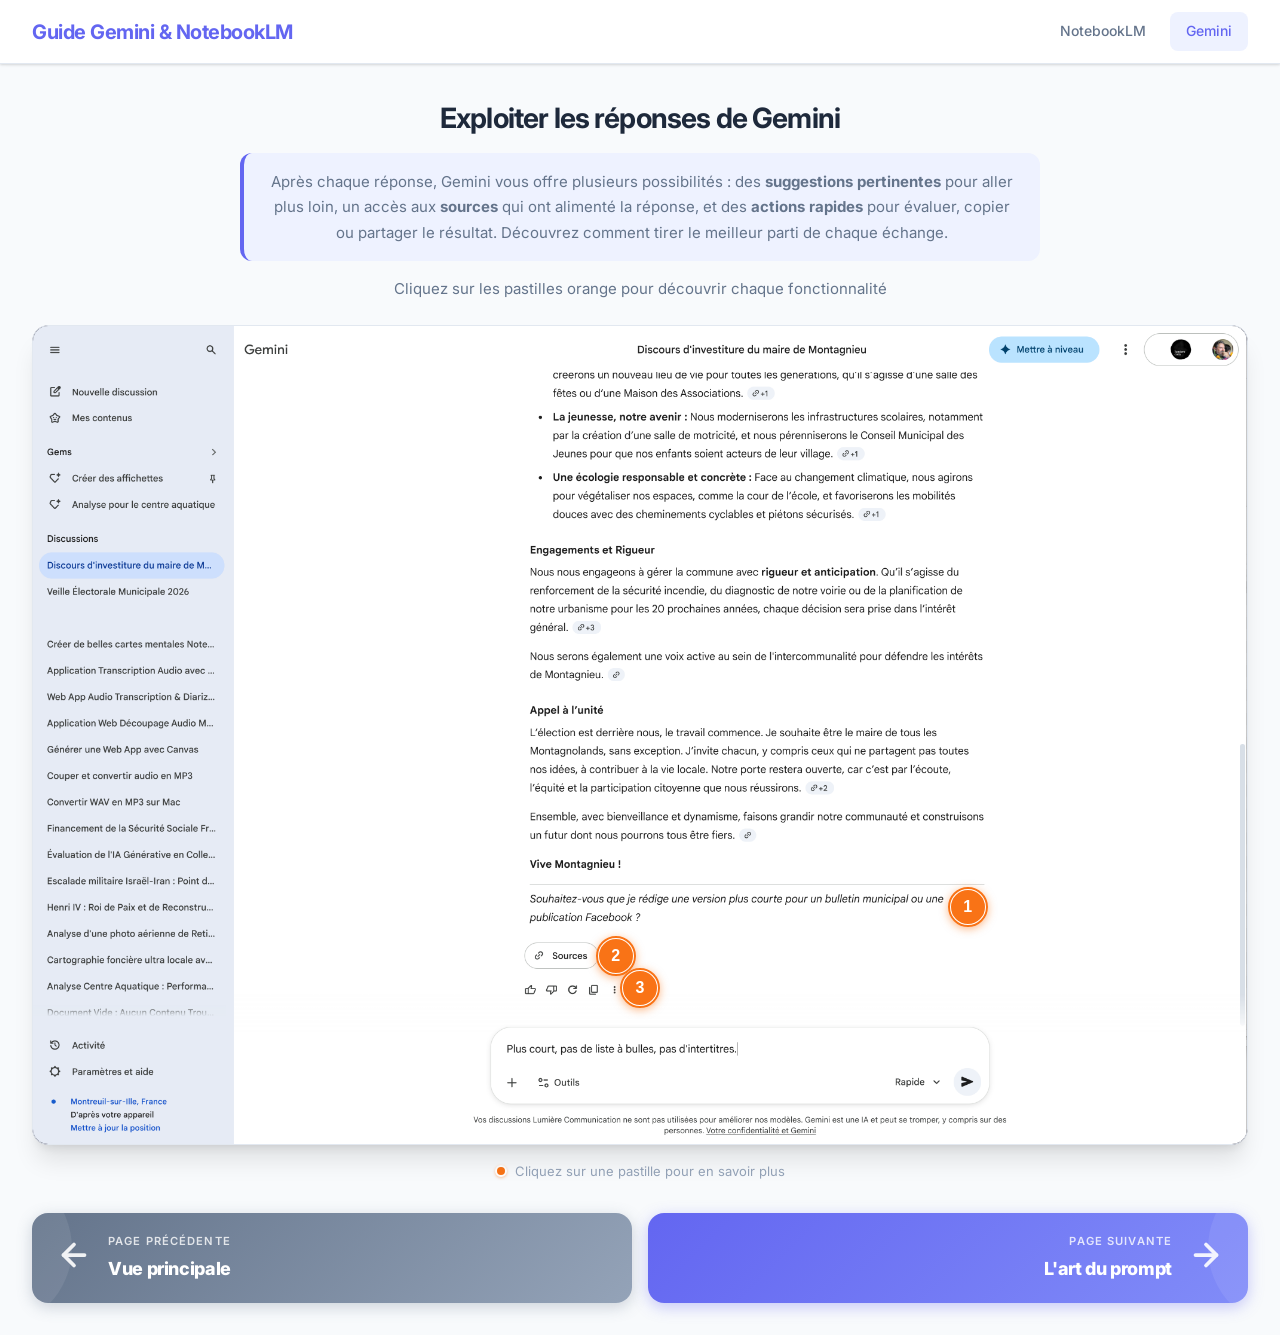
==== gemini-page2.html @ ea501457 "Ajout page Gemini 2 : Exploiter les réponses Nouvelle page avec 3 pastilles annotées : - Suggestions" ====
<!DOCTYPE html>
<html lang="fr">
<head>
  <meta charset="UTF-8">
  <meta name="viewport" content="width=device-width, initial-scale=1.0">
  <title>Gemini - Exploiter les réponses</title>
  <link rel="preconnect" href="https://fonts.googleapis.com">
  <link rel="preconnect" href="https://fonts.gstatic.com" crossorigin>
  <link href="https://fonts.googleapis.com/css2?family=Inter:wght@400;500;600;700;800&display=swap" rel="stylesheet">
  <link rel="stylesheet" href="style.css">
</head>
<body>

  <nav class="navbar">
    <a href="index.html" class="nav-brand">Guide Gemini & NotebookLM</a>
    <div class="nav-links">
      <a href="notebooklm.html">NotebookLM</a>
      <a href="gemini.html" class="active">Gemini</a>
    </div>
  </nav>

  <main class="guide-page">
    <div class="guide-header">
      <h1>Exploiter les réponses de Gemini</h1>
      <div class="guide-intro">
        <p>Après chaque réponse, Gemini vous offre plusieurs possibilités : des <strong>suggestions pertinentes</strong> pour aller plus loin, un accès aux <strong>sources</strong> qui ont alimenté la réponse, et des <strong>actions rapides</strong> pour évaluer, copier ou partager le résultat. Découvrez comment tirer le meilleur parti de chaque échange.</p>
      </div>
      <p class="guide-subtitle">Cliquez sur les pastilles orange pour découvrir chaque fonctionnalité</p>
    </div>

    <div class="screenshot-container" id="screenshotContainer">
      <img
        src="images/gemini-actions.png"
        alt="Actions disponibles après une réponse de Gemini"
        class="screenshot-img"
        id="screenshotImg"
      >

      <!-- Zone highlights -->
      <div class="zone-highlight" id="zone-1" style="left: 40%; top: 68%; width: 36%; height: 7%;"></div>
      <div class="zone-highlight" id="zone-2" style="left: 41%; top: 74.5%; width: 6%; height: 4.5%;"></div>
      <div class="zone-highlight" id="zone-3" style="left: 40%; top: 79.5%; width: 9%; height: 3%;"></div>

      <!-- Hotspot 1 : Suggestions de l'IA -->
      <button
        class="hotspot"
        data-hotspot="1"
        data-tooltip="Suggestions de l'IA"
        data-zone="zone-1"
        style="left: 77%; top: 71%;"
        aria-label="Annotation 1 : Suggestions de l'IA"
      >
        <span class="hotspot-number">1</span>
        <span class="hotspot-pulse"></span>
      </button>

      <!-- Hotspot 2 : Bouton Sources -->
      <button
        class="hotspot"
        data-hotspot="2"
        data-tooltip="Bouton Sources"
        data-zone="zone-2"
        style="left: 48%; top: 77%;"
        aria-label="Annotation 2 : Bouton Sources"
      >
        <span class="hotspot-number">2</span>
        <span class="hotspot-pulse"></span>
      </button>

      <!-- Hotspot 3 : Actions sur la réponse -->
      <button
        class="hotspot"
        data-hotspot="3"
        data-tooltip="Actions sur la réponse"
        data-zone="zone-3"
        style="left: 50%; top: 81%;"
        aria-label="Annotation 3 : Actions sur la réponse"
      >
        <span class="hotspot-number">3</span>
        <span class="hotspot-pulse"></span>
      </button>

    </div>

    <div class="legend">
      <span class="legend-dot"></span>
      Cliquez sur une pastille pour en savoir plus
    </div>

    <div class="nav-dual">
      <a href="gemini.html" class="nav-banner nav-banner-prev">
        <div class="nav-banner-arrow">
          <svg width="36" height="36" viewBox="0 0 24 24" fill="none" stroke="currentColor" stroke-width="2.5" stroke-linecap="round" stroke-linejoin="round">
            <path d="M19 12H5"></path>
            <path d="M12 19l-7-7 7-7"></path>
          </svg>
        </div>
        <div class="nav-banner-content">
          <span class="nav-banner-label">Page précédente</span>
          <span class="nav-banner-title">Vue principale</span>
        </div>
      </a>
      <a href="gemini-page3.html" class="nav-banner nav-banner-next">
        <div class="nav-banner-content" style="text-align: right;">
          <span class="nav-banner-label">Page suivante</span>
          <span class="nav-banner-title">L'art du prompt</span>
        </div>
        <div class="nav-banner-arrow">
          <svg width="36" height="36" viewBox="0 0 24 24" fill="none" stroke="currentColor" stroke-width="2.5" stroke-linecap="round" stroke-linejoin="round">
            <path d="M5 12h14"></path>
            <path d="M12 5l7 7-7 7"></path>
          </svg>
        </div>
      </a>
    </div>
  </main>

  <!-- Modal -->
  <div class="modal-overlay" id="modalOverlay">
    <div class="modal" id="modal">
      <div class="modal-inner">
        <button class="modal-close" id="modalClose" aria-label="Fermer">&times;</button>
        <div class="modal-header">
          <span class="modal-badge" id="modalBadge">1</span>
          <h2 class="modal-title" id="modalTitle"></h2>
        </div>
        <div class="modal-body" id="modalBody"></div>
      </div>
      <div class="modal-footer" id="modalFooter"></div>
    </div>
  </div>

  <!-- Contenu des annotations -->
  <script>
    const pageContent = {
      1: {
        title: "Suggestions de l'IA",
        body: `
          <p>Après chaque réponse, Gemini peut vous proposer des <strong>suggestions de suivi</strong>. Ce sont des pistes que l'IA identifie comme potentiellement utiles en fonction de votre conversation.</p>

          <h3>Pourquoi c'est précieux</h3>
          <ul>
            <li><strong>Des idées auxquelles vous n'auriez pas pensé</strong> : ici, Gemini propose de rédiger une version plus courte pour le bulletin municipal ou une publication Facebook. Ce sont des prolongements concrets et utiles de votre demande initiale</li>
            <li><strong>Un gain de temps</strong> : au lieu de reformuler vous-même, cliquez simplement sur la suggestion pour que Gemini enchaîne directement</li>
            <li><strong>Une exploration guidée</strong> : les suggestions vous aident à explorer différents angles ou formats que vous n'aviez pas envisagés</li>
          </ul>

          <h3>Comment les utiliser</h3>
          <ul>
            <li><strong>Cliquez sur la suggestion</strong> pour que Gemini la traite immédiatement</li>
            <li>Vous pouvez aussi <strong>reformuler la suggestion</strong> dans la barre de prompt pour l'adapter à vos besoins</li>
            <li>Les suggestions varient selon le contexte : elles peuvent proposer des résumés, des traductions, des reformulations, des analyses complémentaires...</li>
          </ul>

          <div class="highlight-box">
            <strong>Astuce :</strong> n'hésitez pas à explorer les suggestions, même si elles ne correspondent pas exactement à ce que vous cherchez. Elles peuvent ouvrir des pistes intéressantes et enrichir votre réflexion.
          </div>
        `,
        footer: ''
      },
      2: {
        title: "Bouton Sources",
        body: `
          <p>Le bouton <strong>« Sources »</strong> vous permet d'accéder aux <strong>références</strong> que Gemini a utilisées pour construire sa réponse.</p>

          <h3>Ce que vous y trouverez</h3>
          <ul>
            <li><strong>Des liens vers des sites web</strong> : articles, pages officielles, ressources en ligne que Gemini a consultés pour élaborer sa réponse</li>
            <li><strong>Des extraits contextuels</strong> : pour chaque source, un court aperçu vous permet de juger rapidement de sa pertinence</li>
            <li><strong>La traçabilité</strong> : vous pouvez vérifier les informations fournies en consultant directement les sources originales</li>
          </ul>

          <h3>Pourquoi consulter les sources ?</h3>
          <ul>
            <li><strong>Vérifier l'information</strong> : Gemini s'appuie sur ses connaissances générales, il est toujours bon de recouper avec les sources</li>
            <li><strong>Approfondir un sujet</strong> : les sources vous donnent accès à des contenus plus détaillés que la réponse synthétique de Gemini</li>
            <li><strong>Citer vos références</strong> : si vous réutilisez la réponse dans un document officiel, vous pouvez mentionner les sources consultées</li>
          </ul>

          <div class="highlight-box">
            <strong>Bon à savoir :</strong> les sources ne sont pas toujours disponibles pour chaque réponse. Quand elles le sont, le bouton « Sources » apparaît sous la réponse avec le nombre de références trouvées.
          </div>
        `,
        footer: ''
      },
      3: {
        title: "Actions sur la réponse",
        body: `
          <p>Sous chaque réponse de Gemini, une série de <strong>boutons d'action</strong> vous permet d'interagir avec le contenu généré.</p>

          <h3>Les actions disponibles</h3>
          <ul>
            <li><strong>👍 Pouce haut</strong> : signalez que la réponse est utile et pertinente. Cela aide Gemini à s'améliorer</li>
            <li><strong>👎 Pouce bas</strong> : indiquez que la réponse n'est pas satisfaisante. Vous pouvez préciser pourquoi (inexacte, incomplète, hors sujet...)</li>
            <li><strong>Copier</strong> : copiez l'intégralité de la réponse dans votre presse-papiers pour la coller dans un document, un mail ou un autre outil</li>
            <li><strong>Partager</strong> : partagez la réponse ou l'ensemble de la conversation avec un collègue</li>
            <li><strong>Régénérer</strong> : demandez à Gemini de produire une nouvelle version de la réponse si la première ne vous convient pas</li>
          </ul>

          <h3>Les évaluations comptent</h3>
          <p>Prendre quelques secondes pour évaluer les réponses (pouce haut ou bas) permet à Google d'améliorer Gemini. C'est un geste simple qui contribue à rendre l'outil plus performant pour tout le monde.</p>

          <div class="highlight-box">
            <strong>Astuce :</strong> le bouton <strong>Copier</strong> est particulièrement utile au quotidien. Gemini formate ses réponses avec des titres, des listes et du texte en gras — et cette mise en forme est conservée quand vous collez dans Google Docs, Word ou un mail.
          </div>
        `,
        footer: ''
      }
    };
  </script>
  <script src="script.js"></script>

</body>
</html>
---- style.css ----
/* ===========================
   MeetFusion - Guide Interactif
   =========================== */

/* --- Variables & Base --- */
:root {
  --primary: #6366F1;
  --primary-hover: #4F46E5;
  --primary-light: #EEF2FF;
  --accent: #F97316;
  --accent-hover: #EA580C;
  --accent-light: #FFF7ED;
  --bg: #F8FAFC;
  --bg-card: #FFFFFF;
  --text: #1E293B;
  --text-secondary: #64748B;
  --text-light: #94A3B8;
  --border: #E2E8F0;
  --shadow: 0 1px 3px rgba(0,0,0,0.1), 0 1px 2px rgba(0,0,0,0.06);
  --shadow-md: 0 4px 6px -1px rgba(0,0,0,0.1), 0 2px 4px -2px rgba(0,0,0,0.1);
  --shadow-lg: 0 10px 15px -3px rgba(0,0,0,0.1), 0 4px 6px -4px rgba(0,0,0,0.1);
  --shadow-xl: 0 20px 25px -5px rgba(0,0,0,0.1), 0 8px 10px -6px rgba(0,0,0,0.1);
  --radius: 12px;
  --radius-sm: 8px;
  --radius-lg: 16px;
}

*, *::before, *::after {
  box-sizing: border-box;
  margin: 0;
  padding: 0;
}

html {
  scroll-behavior: smooth;
}

body {
  font-family: 'Inter', -apple-system, BlinkMacSystemFont, 'Segoe UI', Roboto, sans-serif;
  background: var(--bg);
  color: var(--text);
  line-height: 1.6;
  min-height: 100vh;
}

/* --- Navigation --- */
.navbar {
  background: var(--bg-card);
  border-bottom: 1px solid var(--border);
  padding: 0 2rem;
  height: 64px;
  display: flex;
  align-items: center;
  justify-content: space-between;
  position: sticky;
  top: 0;
  z-index: 100;
  box-shadow: var(--shadow);
}

.nav-brand {
  font-size: 1.25rem;
  font-weight: 700;
  color: var(--primary);
  text-decoration: none;
  letter-spacing: -0.025em;
}

.nav-links {
  display: flex;
  gap: 0.5rem;
}

.nav-links a {
  padding: 0.5rem 1rem;
  border-radius: var(--radius-sm);
  text-decoration: none;
  color: var(--text-secondary);
  font-size: 0.875rem;
  font-weight: 500;
  transition: all 0.2s;
}

.nav-links a:hover {
  color: var(--text);
  background: var(--bg);
}

.nav-links a.active {
  color: var(--primary);
  background: var(--primary-light);
}

.nav-links a.disabled {
  color: var(--text-light);
  cursor: not-allowed;
  opacity: 0.6;
}

.nav-links a.disabled:hover {
  background: none;
  color: var(--text-light);
}

/* --- Landing Page --- */
.landing {
  max-width: 900px;
  margin: 0 auto;
  padding: 4rem 2rem;
}

.hero {
  text-align: center;
  margin-bottom: 3rem;
}

.hero h1 {
  font-size: 2.5rem;
  font-weight: 800;
  letter-spacing: -0.04em;
  color: var(--text);
  margin-bottom: 0.75rem;
}

.hero p {
  font-size: 1.125rem;
  color: var(--text-secondary);
  max-width: 500px;
  margin: 0 auto;
}

.tools-grid {
  display: grid;
  grid-template-columns: repeat(auto-fit, minmax(280px, 1fr));
  gap: 1.5rem;
}

.tool-card {
  background: var(--bg-card);
  border: 1px solid var(--border);
  border-radius: var(--radius-lg);
  padding: 2rem;
  text-decoration: none;
  color: inherit;
  transition: all 0.3s;
  display: flex;
  flex-direction: column;
  gap: 1rem;
}

.tool-card:hover {
  border-color: var(--primary);
  box-shadow: var(--shadow-lg);
  transform: translateY(-2px);
}

.tool-card.disabled {
  opacity: 0.5;
  cursor: not-allowed;
}

.tool-card.disabled:hover {
  border-color: var(--border);
  box-shadow: none;
  transform: none;
}

.tool-icon {
  width: 56px;
  height: 56px;
  border-radius: var(--radius);
  display: flex;
  align-items: center;
  justify-content: center;
  font-size: 1.75rem;
}

.tool-icon.notebooklm {
  background: #FEF3C7;
}

.tool-icon.gemini {
  background: #DBEAFE;
}

.tool-card h2 {
  font-size: 1.25rem;
  font-weight: 700;
  letter-spacing: -0.02em;
}

.tool-card p {
  font-size: 0.9375rem;
  color: var(--text-secondary);
  line-height: 1.5;
}

.tool-card .card-link {
  font-size: 0.875rem;
  font-weight: 600;
  color: var(--primary);
  display: flex;
  align-items: center;
  gap: 0.375rem;
  margin-top: auto;
}

.tool-card .card-link .arrow {
  transition: transform 0.2s;
}

.tool-card:hover .card-link .arrow {
  transform: translateX(4px);
}

/* --- Guide Page --- */
.guide-page {
  max-width: 1400px;
  margin: 0 auto;
  padding: 2rem;
}

.guide-header {
  text-align: center;
  margin-bottom: 1.5rem;
}

.guide-header h1 {
  font-size: 1.75rem;
  font-weight: 700;
  letter-spacing: -0.03em;
  margin-bottom: 0.375rem;
}

.guide-intro {
  max-width: 800px;
  margin: 0.75rem auto 1rem;
  padding: 1rem 1.5rem;
  background: var(--primary-light);
  border-radius: var(--radius);
  border-left: 4px solid var(--primary);
}

.guide-intro p {
  font-size: 0.9375rem;
  color: var(--text);
  line-height: 1.7;
  margin: 0;
}

.guide-subtitle {
  color: var(--text-secondary);
  font-size: 0.9375rem;
}

.guide-header p {
  color: var(--text-secondary);
  font-size: 0.9375rem;
}

/* --- Screenshot & Hotspots --- */
.screenshot-container {
  position: relative;
  width: 100%;
  border-radius: var(--radius-lg);
  overflow: hidden;
  box-shadow: var(--shadow-xl);
  border: 1px solid var(--border);
  background: #1a1a2e;
}

.screenshot-img {
  display: block;
  width: 100%;
  height: auto;
}

.screenshot-placeholder {
  display: flex;
  align-items: center;
  justify-content: center;
  min-height: 400px;
  background: linear-gradient(135deg, #1a1a2e 0%, #16213e 100%);
  color: #94A3B8;
  font-size: 1rem;
  text-align: center;
  padding: 2rem;
}

/* Hotspot button */
.hotspot {
  position: absolute;
  transform: translate(-50%, -50%);
  width: 40px;
  height: 40px;
  border-radius: 50%;
  border: 3px solid #fff;
  background: var(--accent);
  color: #fff;
  cursor: pointer;
  display: flex;
  align-items: center;
  justify-content: center;
  font-size: 0;
  z-index: 10;
  transition: all 0.2s ease;
  box-shadow: 0 2px 8px rgba(249, 115, 22, 0.5);
  outline: none;
}

.hotspot:hover {
  transform: translate(-50%, -50%) scale(1.15);
  box-shadow: 0 4px 16px rgba(249, 115, 22, 0.6);
}

.hotspot:active {
  transform: translate(-50%, -50%) scale(1.05);
}

.hotspot-number {
  font-size: 1rem;
  font-weight: 700;
  line-height: 1;
}

/* Pulse animation ring */
.hotspot-pulse {
  position: absolute;
  top: -3px;
  left: -3px;
  right: -3px;
  bottom: -3px;
  border-radius: 50%;
  border: 2px solid var(--accent);
  animation: hotspot-pulse 2s ease-out infinite;
}

@keyframes hotspot-pulse {
  0% {
    transform: scale(1);
    opacity: 0.8;
  }
  70% {
    transform: scale(1.8);
    opacity: 0;
  }
  100% {
    transform: scale(1.8);
    opacity: 0;
  }
}

/* Tooltip on hover */
.hotspot[data-tooltip]::after {
  content: attr(data-tooltip);
  position: absolute;
  bottom: calc(100% + 10px);
  left: 50%;
  transform: translateX(-50%);
  background: var(--text);
  color: #fff;
  padding: 0.375rem 0.75rem;
  border-radius: 6px;
  font-size: 0.8125rem;
  font-weight: 500;
  white-space: nowrap;
  opacity: 0;
  visibility: hidden;
  transition: all 0.2s;
  pointer-events: none;
  box-shadow: var(--shadow-md);
}

.hotspot[data-tooltip]:hover::after {
  opacity: 1;
  visibility: visible;
}

/* --- Zone highlight --- */
.zone-highlight {
  position: absolute;
  border: 2px dashed transparent;
  border-radius: var(--radius-sm);
  background: transparent;
  transition: all 0.3s ease;
  pointer-events: none;
  z-index: 5;
}

.zone-highlight.active {
  border-color: var(--accent);
  background: rgba(249, 115, 22, 0.08);
}

/* --- Modal --- */
.modal-overlay {
  position: fixed;
  top: 0;
  left: 0;
  right: 0;
  bottom: 0;
  background: rgba(15, 23, 42, 0.6);
  backdrop-filter: blur(4px);
  -webkit-backdrop-filter: blur(4px);
  display: flex;
  align-items: center;
  justify-content: center;
  z-index: 1000;
  opacity: 0;
  visibility: hidden;
  transition: opacity 0.3s ease, visibility 0.3s ease;
  padding: 1rem;
}

.modal-overlay.active {
  opacity: 1;
  visibility: visible;
}

.modal {
  background: var(--bg-card);
  border-radius: var(--radius-lg);
  box-shadow: var(--shadow-xl);
  width: 100%;
  max-width: 580px;
  max-height: 85vh;
  overflow-y: auto;
  transform: translateY(20px) scale(0.96);
  transition: transform 0.3s ease;
}

.modal-overlay.active .modal {
  transform: translateY(0) scale(1);
}

.modal-close {
  position: absolute;
  top: 1rem;
  right: 1rem;
  width: 36px;
  height: 36px;
  border-radius: 50%;
  border: none;
  background: var(--bg);
  color: var(--text-secondary);
  font-size: 1.25rem;
  cursor: pointer;
  display: flex;
  align-items: center;
  justify-content: center;
  transition: all 0.2s;
  z-index: 1;
}

.modal-close:hover {
  background: var(--border);
  color: var(--text);
}

.modal-inner {
  position: relative;
  padding: 2rem;
}

.modal-header {
  display: flex;
  align-items: center;
  gap: 0.875rem;
  margin-bottom: 1.25rem;
  padding-right: 2rem;
}

.modal-badge {
  width: 36px;
  height: 36px;
  border-radius: 50%;
  background: var(--accent);
  color: #fff;
  display: flex;
  align-items: center;
  justify-content: center;
  font-weight: 700;
  font-size: 0.9375rem;
  flex-shrink: 0;
}

.modal-title {
  font-size: 1.25rem;
  font-weight: 700;
  letter-spacing: -0.02em;
}

/* --- Modal Body Content --- */
.modal-body p {
  margin-bottom: 0.75rem;
  font-size: 0.9375rem;
  color: var(--text);
  line-height: 1.7;
}

.modal-body h3 {
  font-size: 0.9375rem;
  font-weight: 700;
  color: var(--text);
  margin-top: 1.25rem;
  margin-bottom: 0.5rem;
  padding-bottom: 0.375rem;
  border-bottom: 1px solid var(--border);
}

.modal-body ul {
  margin-bottom: 0.75rem;
  padding-left: 1.25rem;
}

.modal-body li {
  font-size: 0.9375rem;
  margin-bottom: 0.375rem;
  line-height: 1.6;
  color: var(--text);
}

.modal-body li strong {
  color: var(--text);
}

.modal-body .highlight-box {
  background: var(--accent-light);
  border-left: 3px solid var(--accent);
  padding: 0.75rem 1rem;
  border-radius: 0 var(--radius-sm) var(--radius-sm) 0;
  margin: 1rem 0;
  font-size: 0.875rem;
}

/* --- Modal Footer --- */
.modal-footer {
  padding: 1rem 2rem;
  border-top: 1px solid var(--border);
  background: var(--bg);
  border-radius: 0 0 var(--radius-lg) var(--radius-lg);
}

.modal-footer:empty {
  display: none;
}

.modal-link {
  display: inline-flex;
  align-items: center;
  gap: 0.375rem;
  color: var(--primary);
  font-weight: 600;
  font-size: 0.875rem;
  text-decoration: none;
  transition: gap 0.2s;
}

.modal-link:hover {
  gap: 0.625rem;
}

/* --- Breadcrumb --- */
.breadcrumb {
  display: flex;
  align-items: center;
  gap: 0.5rem;
  margin-bottom: 1rem;
  font-size: 0.875rem;
}

.breadcrumb a {
  color: var(--text-secondary);
  text-decoration: none;
}

.breadcrumb a:hover {
  color: var(--primary);
}

.breadcrumb .separator {
  color: var(--text-light);
}

.breadcrumb .current {
  color: var(--text);
  font-weight: 500;
}

/* --- Légende --- */
.legend {
  display: flex;
  align-items: center;
  justify-content: center;
  gap: 0.5rem;
  margin-top: 1rem;
  font-size: 0.8125rem;
  color: var(--text-light);
}

.legend-dot {
  width: 12px;
  height: 12px;
  border-radius: 50%;
  background: var(--accent);
  border: 2px solid #fff;
  box-shadow: 0 1px 3px rgba(249, 115, 22, 0.4);
}

/* --- Next Page Banner --- */
.next-page-banner {
  display: flex;
  align-items: center;
  justify-content: space-between;
  margin-top: 2rem;
  padding: 1.5rem 2rem;
  background: linear-gradient(135deg, var(--primary) 0%, #818CF8 100%);
  border-radius: var(--radius-lg);
  text-decoration: none;
  color: #fff;
  box-shadow: 0 4px 15px rgba(99, 102, 241, 0.35);
  transition: all 0.3s ease;
  overflow: hidden;
  position: relative;
}

.next-page-banner::before {
  content: '';
  position: absolute;
  top: -50%;
  right: -20%;
  width: 200px;
  height: 200px;
  background: rgba(255, 255, 255, 0.08);
  border-radius: 50%;
  pointer-events: none;
}

.next-page-banner:hover {
  transform: translateY(-2px);
  box-shadow: 0 8px 25px rgba(99, 102, 241, 0.45);
}

.next-page-banner:hover .next-page-arrow {
  transform: translateX(6px);
}

.next-page-content {
  display: flex;
  flex-direction: column;
  gap: 0.25rem;
}

.next-page-label {
  font-size: 0.75rem;
  text-transform: uppercase;
  letter-spacing: 0.1em;
  opacity: 0.8;
  font-weight: 600;
}

.next-page-title {
  font-size: 1.375rem;
  font-weight: 800;
  letter-spacing: -0.02em;
}

.next-page-desc {
  font-size: 0.875rem;
  opacity: 0.85;
  margin-top: 0.125rem;
}

.next-page-arrow {
  flex-shrink: 0;
  transition: transform 0.3s ease;
  opacity: 0.9;
}

/* --- Dual Navigation (prev + next side by side) --- */
.nav-dual {
  display: flex;
  gap: 1rem;
  margin-top: 2rem;
}

.nav-banner {
  display: flex;
  align-items: center;
  flex: 1;
  padding: 1.25rem 1.5rem;
  border-radius: var(--radius-lg);
  text-decoration: none;
  color: #fff;
  transition: all 0.3s ease;
  overflow: hidden;
  position: relative;
  gap: 1rem;
}

.nav-banner::before {
  content: '';
  position: absolute;
  width: 160px;
  height: 160px;
  background: rgba(255, 255, 255, 0.08);
  border-radius: 50%;
  pointer-events: none;
}

.nav-banner-prev {
  background: linear-gradient(135deg, #64748B 0%, #94A3B8 100%);
  box-shadow: 0 4px 15px rgba(100, 116, 139, 0.3);
}

.nav-banner-prev::before {
  top: -50%;
  left: -20%;
}

.nav-banner-prev:hover {
  transform: translateY(-2px);
  box-shadow: 0 8px 25px rgba(100, 116, 139, 0.4);
}

.nav-banner-prev:hover .nav-banner-arrow {
  transform: translateX(-6px);
}

.nav-banner-next {
  background: linear-gradient(135deg, var(--primary) 0%, #818CF8 100%);
  box-shadow: 0 4px 15px rgba(99, 102, 241, 0.35);
}

.nav-banner-next::before {
  top: -50%;
  right: -20%;
}

.nav-banner-next:hover {
  transform: translateY(-2px);
  box-shadow: 0 8px 25px rgba(99, 102, 241, 0.45);
}

.nav-banner-next:hover .nav-banner-arrow {
  transform: translateX(6px);
}

.nav-banner-content {
  display: flex;
  flex-direction: column;
  gap: 0.2rem;
  flex: 1;
}

.nav-banner-label {
  font-size: 0.7rem;
  text-transform: uppercase;
  letter-spacing: 0.1em;
  opacity: 0.8;
  font-weight: 600;
}

.nav-banner-title {
  font-size: 1.125rem;
  font-weight: 800;
  letter-spacing: -0.02em;
}

.nav-banner-arrow {
  flex-shrink: 0;
  transition: transform 0.3s ease;
  opacity: 0.9;
}

/* --- Prev Page Banner (legacy, kept for single back links) --- */
.prev-page-banner {
  display: flex;
  align-items: center;
  gap: 1rem;
  margin-bottom: 1.5rem;
  padding: 0.75rem 1.25rem;
  background: var(--bg-card);
  border: 1px solid var(--border);
  border-radius: var(--radius);
  text-decoration: none;
  color: var(--text-secondary);
  font-size: 0.875rem;
  font-weight: 500;
  transition: all 0.2s;
}

.prev-page-banner:hover {
  color: var(--primary);
  border-color: var(--primary);
}

.prev-page-banner:hover .prev-page-arrow {
  transform: translateX(-4px);
}

.prev-page-arrow {
  transition: transform 0.2s;
}

/* --- Footer --- */
.site-footer {
  text-align: center;
  padding: 2rem;
  color: var(--text-light);
  font-size: 0.8125rem;
  margin-top: 2rem;
}

/* --- Responsive --- */
@media (max-width: 768px) {
  .navbar {
    padding: 0 1rem;
  }

  .hero h1 {
    font-size: 1.75rem;
  }

  .landing {
    padding: 2rem 1rem;
  }

  .guide-page {
    padding: 1rem;
  }

  .guide-header h1 {
    font-size: 1.375rem;
  }

  .nav-dual {
    flex-direction: column;
  }

  .nav-banner-title {
    font-size: 1rem;
  }

  .hotspot {
    width: 32px;
    height: 32px;
    border-width: 2px;
  }

  .hotspot-number {
    font-size: 0.8125rem;
  }

  .hotspot[data-tooltip]::after {
    display: none;
  }

  .modal {
    max-height: 90vh;
  }

  .modal-inner {
    padding: 1.5rem;
  }

  .modal-footer {
    padding: 0.875rem 1.5rem;
  }

  .modal-title {
    font-size: 1.125rem;
  }
}

@media (max-width: 480px) {
  .nav-links a {
    padding: 0.375rem 0.625rem;
    font-size: 0.8125rem;
  }

  .hotspot {
    width: 28px;
    height: 28px;
  }

  .hotspot-number {
    font-size: 0.75rem;
  }
}
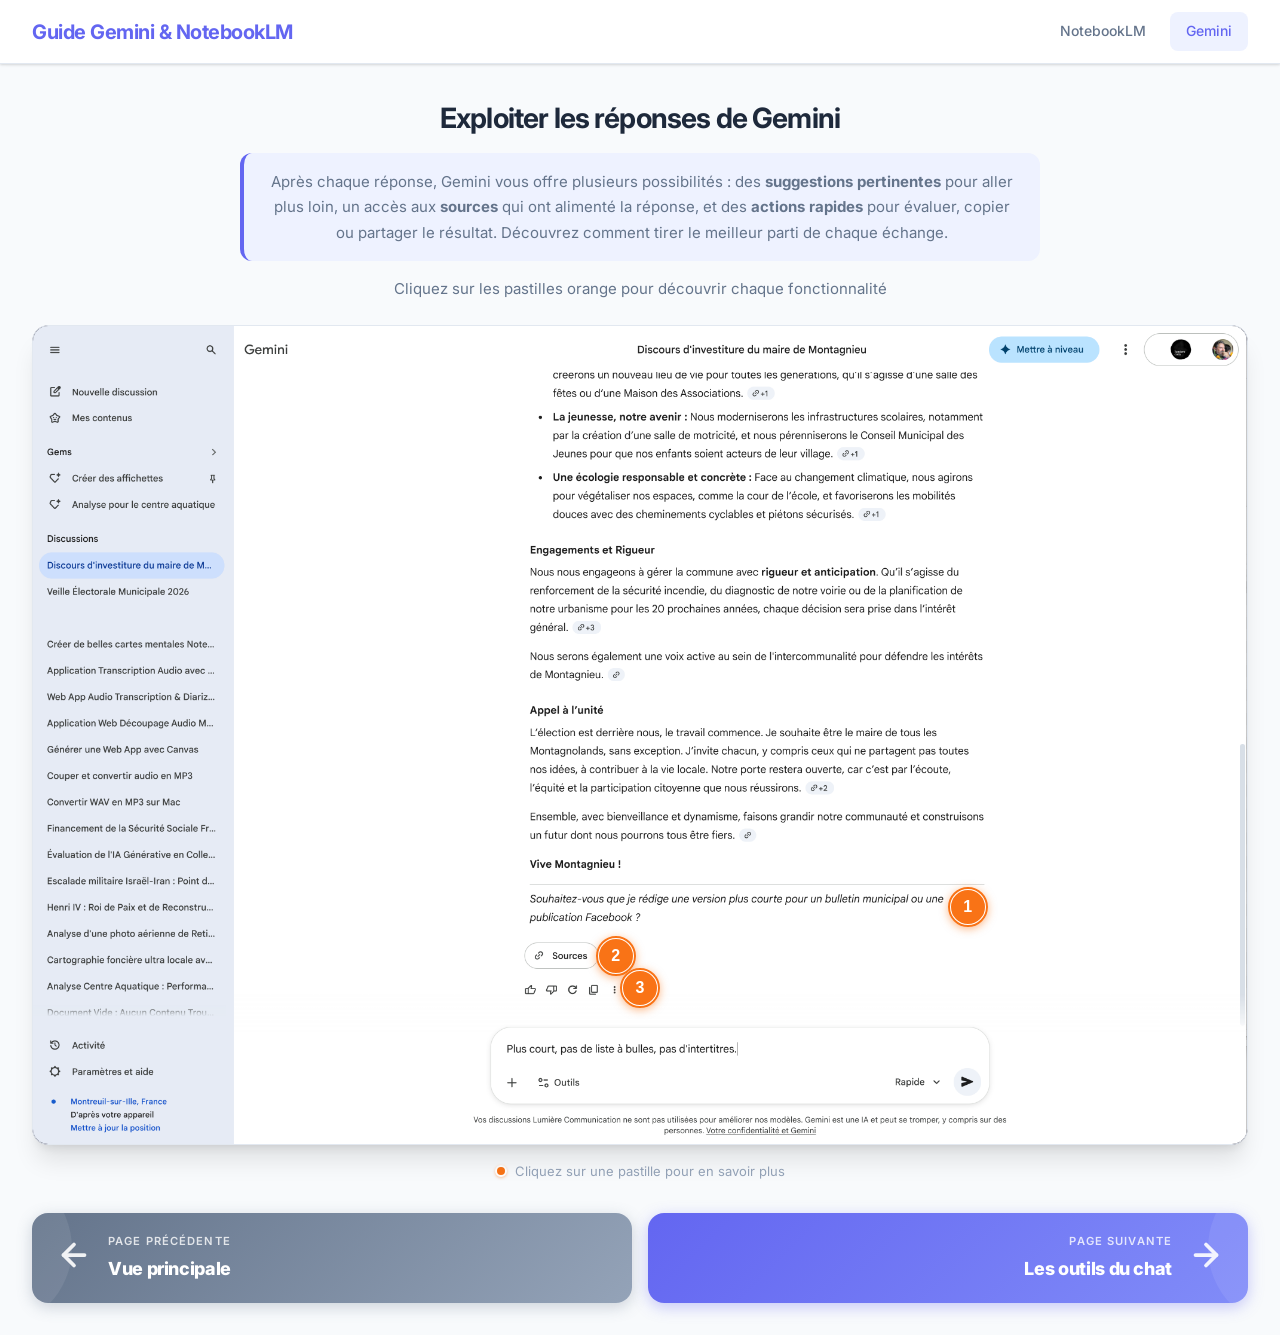
==== commit 73721bb1: "Ajout page Gemini 3 (outils du chat) + correction page 2 Page 3 : 4 pastilles annotées sur la barre " ====
--- a/gemini-page2.html
+++ b/gemini-page2.html
@@ -103,7 +103,7 @@
       <a href="gemini-page3.html" class="nav-banner nav-banner-next">
         <div class="nav-banner-content" style="text-align: right;">
           <span class="nav-banner-label">Page suivante</span>
-          <span class="nav-banner-title">L'art du prompt</span>
+          <span class="nav-banner-title">Les outils du chat</span>
         </div>
         <div class="nav-banner-arrow">
           <svg width="36" height="36" viewBox="0 0 24 24" fill="none" stroke="currentColor" stroke-width="2.5" stroke-linecap="round" stroke-linejoin="round">
@@ -193,7 +193,7 @@
             <li><strong>👍 Pouce haut</strong> : signalez que la réponse est utile et pertinente. Cela aide Gemini à s'améliorer</li>
             <li><strong>👎 Pouce bas</strong> : indiquez que la réponse n'est pas satisfaisante. Vous pouvez préciser pourquoi (inexacte, incomplète, hors sujet...)</li>
             <li><strong>Copier</strong> : copiez l'intégralité de la réponse dans votre presse-papiers pour la coller dans un document, un mail ou un autre outil</li>
-            <li><strong>Partager</strong> : partagez la réponse ou l'ensemble de la conversation avec un collègue</li>
+            <li><strong>Exporter vers Google Docs</strong> : envoyez la réponse directement dans un Google Doc. Cela vous place dans un véritable environnement de traitement de texte où vous pouvez travailler la mise en page, ajuster la mise en forme, ajouter des images et peaufiner le document avant de le diffuser</li>
             <li><strong>Régénérer</strong> : demandez à Gemini de produire une nouvelle version de la réponse si la première ne vous convient pas</li>
           </ul>
 
@@ -201,7 +201,7 @@
           <p>Prendre quelques secondes pour évaluer les réponses (pouce haut ou bas) permet à Google d'améliorer Gemini. C'est un geste simple qui contribue à rendre l'outil plus performant pour tout le monde.</p>
 
           <div class="highlight-box">
-            <strong>Astuce :</strong> le bouton <strong>Copier</strong> est particulièrement utile au quotidien. Gemini formate ses réponses avec des titres, des listes et du texte en gras — et cette mise en forme est conservée quand vous collez dans Google Docs, Word ou un mail.
+            <strong>Astuce :</strong> l'export vers <strong>Google Docs</strong> est particulièrement puissant. Gemini formate ses réponses avec des titres, des listes et du texte en gras — et toute cette mise en forme est conservée dans le document. Vous passez ainsi de l'IA au traitement de texte en un clic, prêt à finaliser votre courrier, note de synthèse ou rapport.
           </div>
         `,
         footer: ''
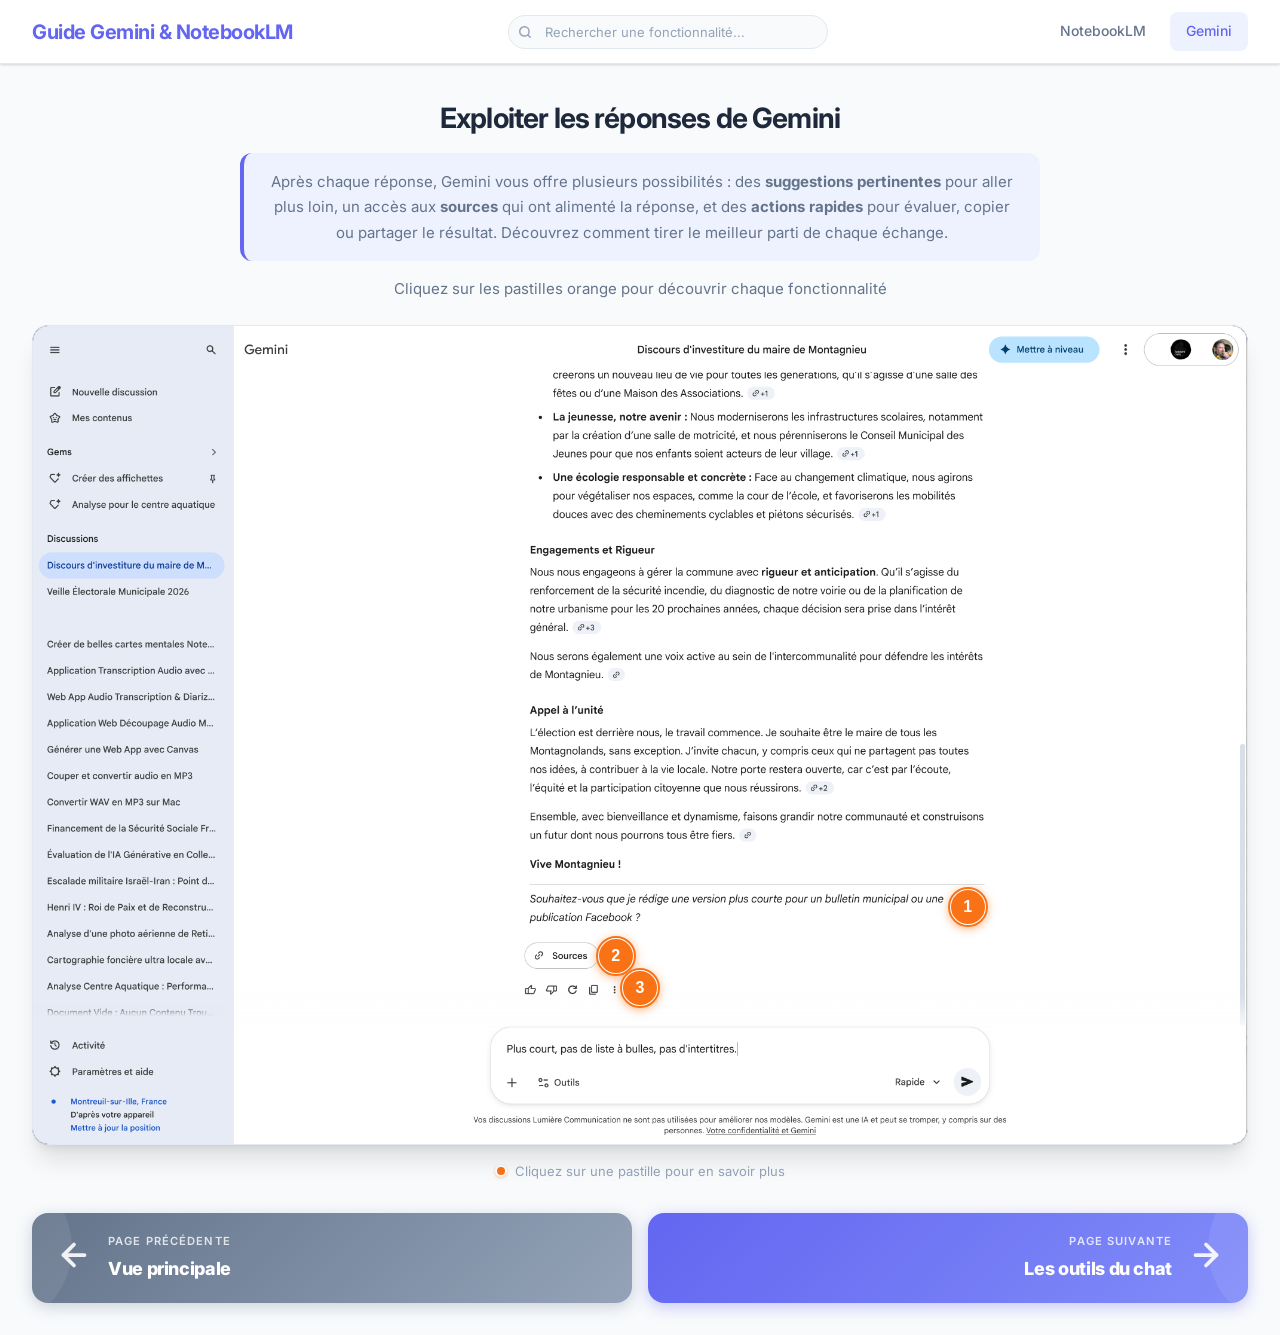
==== commit 9752e10f: "Ajout d'un champ de recherche global dans la navbar - Nouveau fichier search.js avec index de recher" ====
--- a/gemini-page2.html
+++ b/gemini-page2.html
@@ -13,6 +13,18 @@
 
   <nav class="navbar">
     <a href="index.html" class="nav-brand">Guide Gemini & NotebookLM</a>
+    <div class="nav-center">
+      <div class="search-container">
+        <div class="search-wrapper">
+          <span class="search-icon">
+            <svg width="14" height="14" viewBox="0 0 24 24" fill="none" stroke="currentColor" stroke-width="2.5" stroke-linecap="round" stroke-linejoin="round"><circle cx="11" cy="11" r="8"/><line x1="21" y1="21" x2="16.65" y2="16.65"/></svg>
+          </span>
+          <input type="text" class="search-input" placeholder="Rechercher une fonctionnalité..." aria-label="Rechercher">
+          <button class="search-clear" aria-label="Effacer">&times;</button>
+        </div>
+        <div class="search-results"></div>
+      </div>
+    </div>
     <div class="nav-links">
       <a href="notebooklm.html">NotebookLM</a>
       <a href="gemini.html" class="active">Gemini</a>
@@ -209,6 +221,7 @@
     };
   </script>
   <script src="script.js"></script>
+  <script src="search.js"></script>
 
 </body>
 </html>
--- a/style.css
+++ b/style.css
@@ -66,6 +66,14 @@
   letter-spacing: -0.025em;
 }
 
+.nav-center {
+  display: flex;
+  align-items: center;
+  flex: 1;
+  justify-content: center;
+  padding: 0 1.5rem;
+}
+
 .nav-links {
   display: flex;
   gap: 0.5rem;
@@ -812,10 +820,172 @@
   margin-top: 2rem;
 }
 
+/* --- Search --- */
+.search-container {
+  position: relative;
+  width: 100%;
+  max-width: 320px;
+}
+
+.search-wrapper {
+  position: relative;
+  display: flex;
+  align-items: center;
+}
+
+.search-icon {
+  position: absolute;
+  left: 10px;
+  color: var(--text-light);
+  pointer-events: none;
+  display: flex;
+  align-items: center;
+}
+
+.search-input {
+  width: 100%;
+  padding: 0.5rem 2rem 0.5rem 2.25rem;
+  border: 1px solid var(--border);
+  border-radius: 20px;
+  font-family: inherit;
+  font-size: 0.8125rem;
+  color: var(--text);
+  background: var(--bg);
+  outline: none;
+  transition: all 0.2s;
+}
+
+.search-input::placeholder {
+  color: var(--text-light);
+}
+
+.search-input:focus {
+  border-color: var(--primary);
+  background: var(--bg-card);
+  box-shadow: 0 0 0 3px rgba(99, 102, 241, 0.1);
+}
+
+.search-clear {
+  position: absolute;
+  right: 8px;
+  width: 20px;
+  height: 20px;
+  border: none;
+  background: var(--border);
+  color: var(--text-secondary);
+  border-radius: 50%;
+  cursor: pointer;
+  display: none;
+  align-items: center;
+  justify-content: center;
+  font-size: 0.7rem;
+  line-height: 1;
+  padding: 0;
+  transition: background 0.2s;
+}
+
+.search-clear:hover {
+  background: var(--text-light);
+  color: #fff;
+}
+
+.search-results {
+  position: absolute;
+  top: calc(100% + 6px);
+  left: 0;
+  right: 0;
+  background: var(--bg-card);
+  border: 1px solid var(--border);
+  border-radius: var(--radius);
+  box-shadow: var(--shadow-lg);
+  max-height: 380px;
+  overflow-y: auto;
+  z-index: 200;
+  display: none;
+}
+
+.search-results.active {
+  display: block;
+}
+
+.search-result-item {
+  display: flex;
+  align-items: center;
+  gap: 0.75rem;
+  padding: 0.625rem 1rem;
+  text-decoration: none;
+  color: inherit;
+  transition: background 0.15s;
+  border-bottom: 1px solid var(--border);
+}
+
+.search-result-item:last-child {
+  border-bottom: none;
+}
+
+.search-result-item:hover,
+.search-result-item.focused {
+  background: var(--primary-light);
+}
+
+.search-result-icon {
+  font-size: 1.125rem;
+  flex-shrink: 0;
+  width: 28px;
+  text-align: center;
+}
+
+.search-result-text {
+  display: flex;
+  flex-direction: column;
+  gap: 1px;
+  min-width: 0;
+}
+
+.search-result-title {
+  font-size: 0.8125rem;
+  font-weight: 600;
+  color: var(--text);
+  white-space: nowrap;
+  overflow: hidden;
+  text-overflow: ellipsis;
+}
+
+.search-result-section {
+  font-size: 0.6875rem;
+  color: var(--text-light);
+  white-space: nowrap;
+  overflow: hidden;
+  text-overflow: ellipsis;
+}
+
+.search-no-result {
+  padding: 1rem;
+  text-align: center;
+  font-size: 0.8125rem;
+  color: var(--text-light);
+}
+
 /* --- Responsive --- */
 @media (max-width: 768px) {
   .navbar {
     padding: 0 1rem;
+    flex-wrap: wrap;
+    height: auto;
+    padding-top: 0.5rem;
+    padding-bottom: 0.5rem;
+    gap: 0.5rem;
+  }
+
+  .nav-center {
+    order: 3;
+    width: 100%;
+    padding: 0;
+    padding-bottom: 0.25rem;
+  }
+
+  .search-container {
+    max-width: 100%;
   }
 
   .hero h1 {
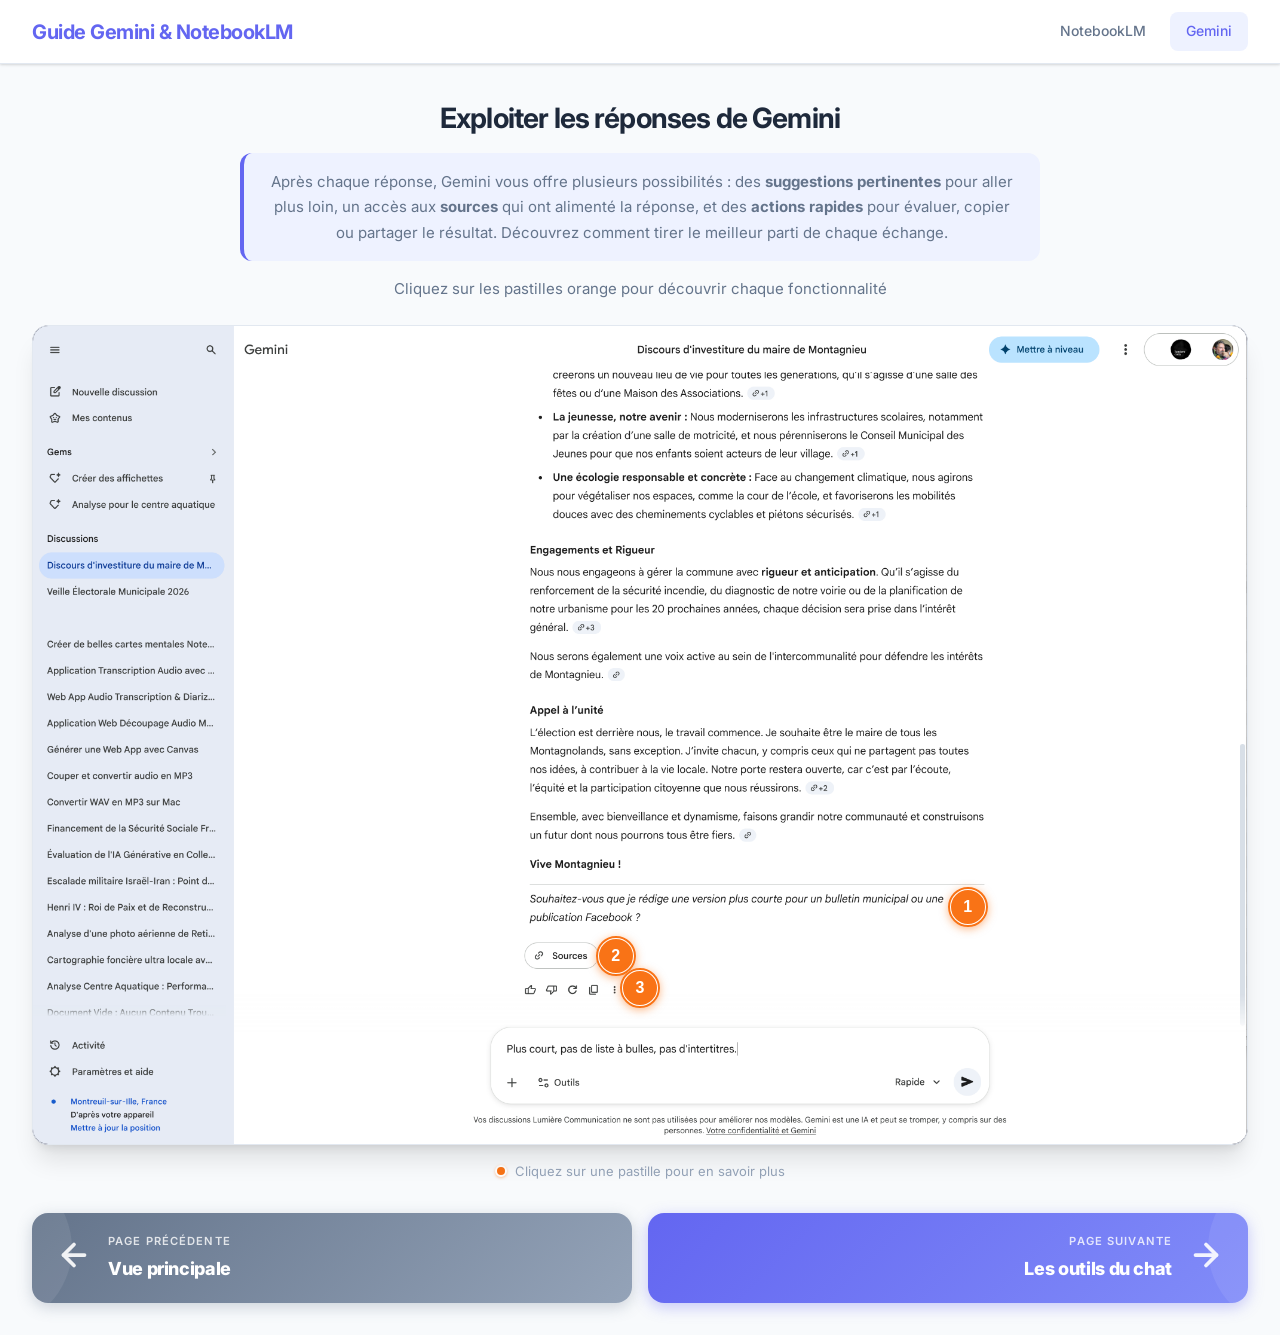
==== commit ded3fcc6: "Refonte recherche + correction zones gemini-page5 - Recherche retirée de la navbar de toutes les pag" ====
--- a/gemini-page2.html
+++ b/gemini-page2.html
@@ -13,18 +13,6 @@
 
   <nav class="navbar">
     <a href="index.html" class="nav-brand">Guide Gemini & NotebookLM</a>
-    <div class="nav-center">
-      <div class="search-container">
-        <div class="search-wrapper">
-          <span class="search-icon">
-            <svg width="14" height="14" viewBox="0 0 24 24" fill="none" stroke="currentColor" stroke-width="2.5" stroke-linecap="round" stroke-linejoin="round"><circle cx="11" cy="11" r="8"/><line x1="21" y1="21" x2="16.65" y2="16.65"/></svg>
-          </span>
-          <input type="text" class="search-input" placeholder="Rechercher une fonctionnalité..." aria-label="Rechercher">
-          <button class="search-clear" aria-label="Effacer">&times;</button>
-        </div>
-        <div class="search-results"></div>
-      </div>
-    </div>
     <div class="nav-links">
       <a href="notebooklm.html">NotebookLM</a>
       <a href="gemini.html" class="active">Gemini</a>
@@ -221,7 +209,6 @@
     };
   </script>
   <script src="script.js"></script>
-  <script src="search.js"></script>
 
 </body>
 </html>
--- a/style.css
+++ b/style.css
@@ -66,14 +66,6 @@
   letter-spacing: -0.025em;
 }
 
-.nav-center {
-  display: flex;
-  align-items: center;
-  flex: 1;
-  justify-content: center;
-  padding: 0 1.5rem;
-}
-
 .nav-links {
   display: flex;
   gap: 0.5rem;
@@ -820,13 +812,50 @@
   margin-top: 2rem;
 }
 
-/* --- Search --- */
+/* --- Search Section (Landing Page) --- */
+.search-section {
+  margin-top: 3rem;
+  padding: 2rem;
+  background: var(--bg-card);
+  border: 1px solid var(--border);
+  border-radius: var(--radius-lg);
+  text-align: center;
+}
+
+.search-section-header {
+  display: flex;
+  align-items: center;
+  justify-content: center;
+  gap: 0.5rem;
+  margin-bottom: 0.5rem;
+}
+
+.search-section-header h2 {
+  font-size: 1.25rem;
+  font-weight: 700;
+  color: var(--text);
+  letter-spacing: -0.02em;
+}
+
+.search-section-desc {
+  font-size: 0.9375rem;
+  color: var(--text-secondary);
+  line-height: 1.6;
+  max-width: 560px;
+  margin: 0 auto 1.5rem;
+}
+
 .search-container {
   position: relative;
   width: 100%;
   max-width: 320px;
 }
 
+.search-container-landing {
+  max-width: 520px;
+  margin: 0 auto;
+}
+
 .search-wrapper {
   position: relative;
   display: flex;
@@ -835,7 +864,7 @@
 
 .search-icon {
   position: absolute;
-  left: 10px;
+  left: 14px;
   color: var(--text-light);
   pointer-events: none;
   display: flex;
@@ -844,11 +873,11 @@
 
 .search-input {
   width: 100%;
-  padding: 0.5rem 2rem 0.5rem 2.25rem;
-  border: 1px solid var(--border);
-  border-radius: 20px;
+  padding: 0.875rem 2.5rem 0.875rem 2.75rem;
+  border: 2px solid var(--border);
+  border-radius: var(--radius);
   font-family: inherit;
-  font-size: 0.8125rem;
+  font-size: 0.9375rem;
   color: var(--text);
   background: var(--bg);
   outline: none;
@@ -857,19 +886,20 @@
 
 .search-input::placeholder {
   color: var(--text-light);
+  font-size: 0.875rem;
 }
 
 .search-input:focus {
   border-color: var(--primary);
   background: var(--bg-card);
-  box-shadow: 0 0 0 3px rgba(99, 102, 241, 0.1);
+  box-shadow: 0 0 0 4px rgba(99, 102, 241, 0.12);
 }
 
 .search-clear {
   position: absolute;
-  right: 8px;
-  width: 20px;
-  height: 20px;
+  right: 12px;
+  width: 24px;
+  height: 24px;
   border: none;
   background: var(--border);
   color: var(--text-secondary);
@@ -878,7 +908,7 @@
   display: none;
   align-items: center;
   justify-content: center;
-  font-size: 0.7rem;
+  font-size: 0.8rem;
   line-height: 1;
   padding: 0;
   transition: background 0.2s;
@@ -891,17 +921,18 @@
 
 .search-results {
   position: absolute;
-  top: calc(100% + 6px);
+  top: calc(100% + 8px);
   left: 0;
   right: 0;
   background: var(--bg-card);
   border: 1px solid var(--border);
   border-radius: var(--radius);
   box-shadow: var(--shadow-lg);
-  max-height: 380px;
+  max-height: 400px;
   overflow-y: auto;
   z-index: 200;
   display: none;
+  text-align: left;
 }
 
 .search-results.active {
@@ -911,8 +942,8 @@
 .search-result-item {
   display: flex;
   align-items: center;
-  gap: 0.75rem;
-  padding: 0.625rem 1rem;
+  gap: 0.875rem;
+  padding: 0.75rem 1.25rem;
   text-decoration: none;
   color: inherit;
   transition: background 0.15s;
@@ -929,21 +960,21 @@
 }
 
 .search-result-icon {
-  font-size: 1.125rem;
+  font-size: 1.25rem;
   flex-shrink: 0;
-  width: 28px;
+  width: 32px;
   text-align: center;
 }
 
 .search-result-text {
   display: flex;
   flex-direction: column;
-  gap: 1px;
+  gap: 2px;
   min-width: 0;
 }
 
 .search-result-title {
-  font-size: 0.8125rem;
+  font-size: 0.9375rem;
   font-weight: 600;
   color: var(--text);
   white-space: nowrap;
@@ -952,7 +983,7 @@
 }
 
 .search-result-section {
-  font-size: 0.6875rem;
+  font-size: 0.75rem;
   color: var(--text-light);
   white-space: nowrap;
   overflow: hidden;
@@ -960,9 +991,9 @@
 }
 
 .search-no-result {
-  padding: 1rem;
+  padding: 1.25rem;
   text-align: center;
-  font-size: 0.8125rem;
+  font-size: 0.9375rem;
   color: var(--text-light);
 }
 
@@ -970,22 +1001,6 @@
 @media (max-width: 768px) {
   .navbar {
     padding: 0 1rem;
-    flex-wrap: wrap;
-    height: auto;
-    padding-top: 0.5rem;
-    padding-bottom: 0.5rem;
-    gap: 0.5rem;
-  }
-
-  .nav-center {
-    order: 3;
-    width: 100%;
-    padding: 0;
-    padding-bottom: 0.25rem;
-  }
-
-  .search-container {
-    max-width: 100%;
   }
 
   .hero h1 {
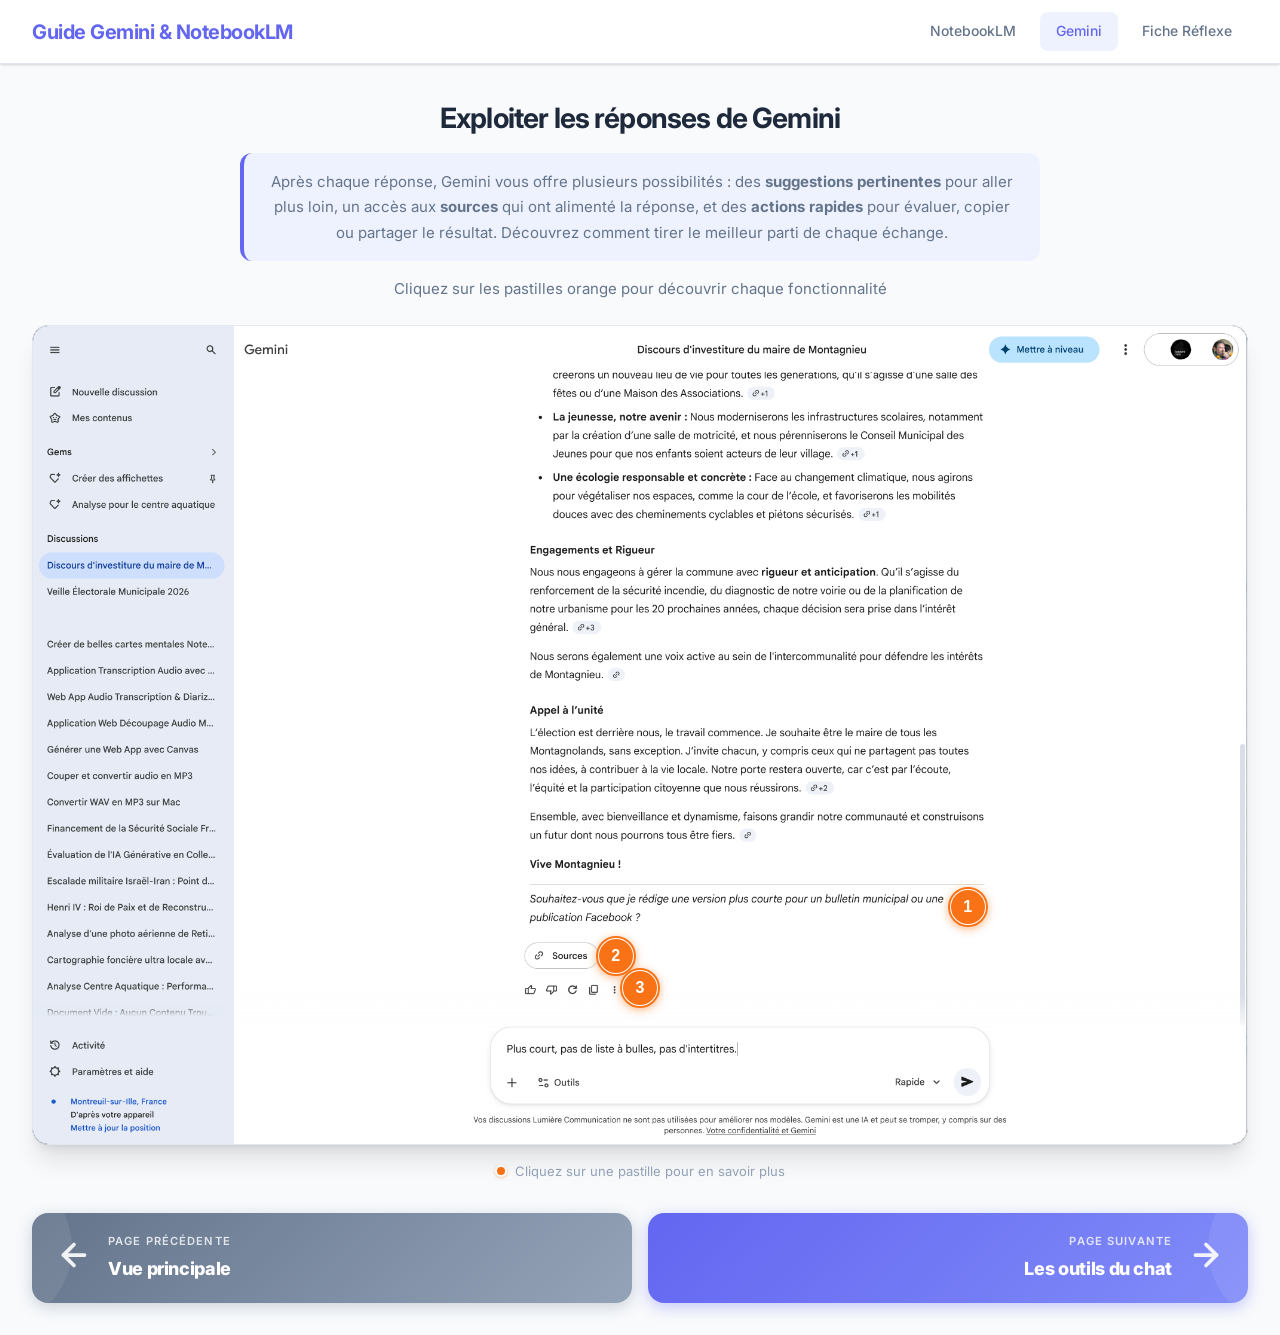
==== commit 9cab605e: "Ajout Fiche Réflexe + réorganisation page d'accueil - Recherche remontée sous le titre, cartes en de" ====
--- a/gemini-page2.html
+++ b/gemini-page2.html
@@ -16,6 +16,7 @@
     <div class="nav-links">
       <a href="notebooklm.html">NotebookLM</a>
       <a href="gemini.html" class="active">Gemini</a>
+      <a href="reflex.html">Fiche Réflexe</a>
     </div>
   </nav>
 
--- a/style.css
+++ b/style.css
@@ -131,8 +131,9 @@
 
 .tools-grid {
   display: grid;
-  grid-template-columns: repeat(auto-fit, minmax(280px, 1fr));
+  grid-template-columns: repeat(auto-fit, minmax(250px, 1fr));
   gap: 1.5rem;
+  margin-top: 2rem;
 }
 
 .tool-card {
@@ -181,6 +182,10 @@
 
 .tool-icon.gemini {
   background: #DBEAFE;
+}
+
+.tool-icon.reflex {
+  background: #FEE2E2;
 }
 
 .tool-card h2 {
@@ -814,7 +819,7 @@
 
 /* --- Search Section (Landing Page) --- */
 .search-section {
-  margin-top: 3rem;
+  margin-top: 0;
   padding: 2rem;
   background: var(--bg-card);
   border: 1px solid var(--border);
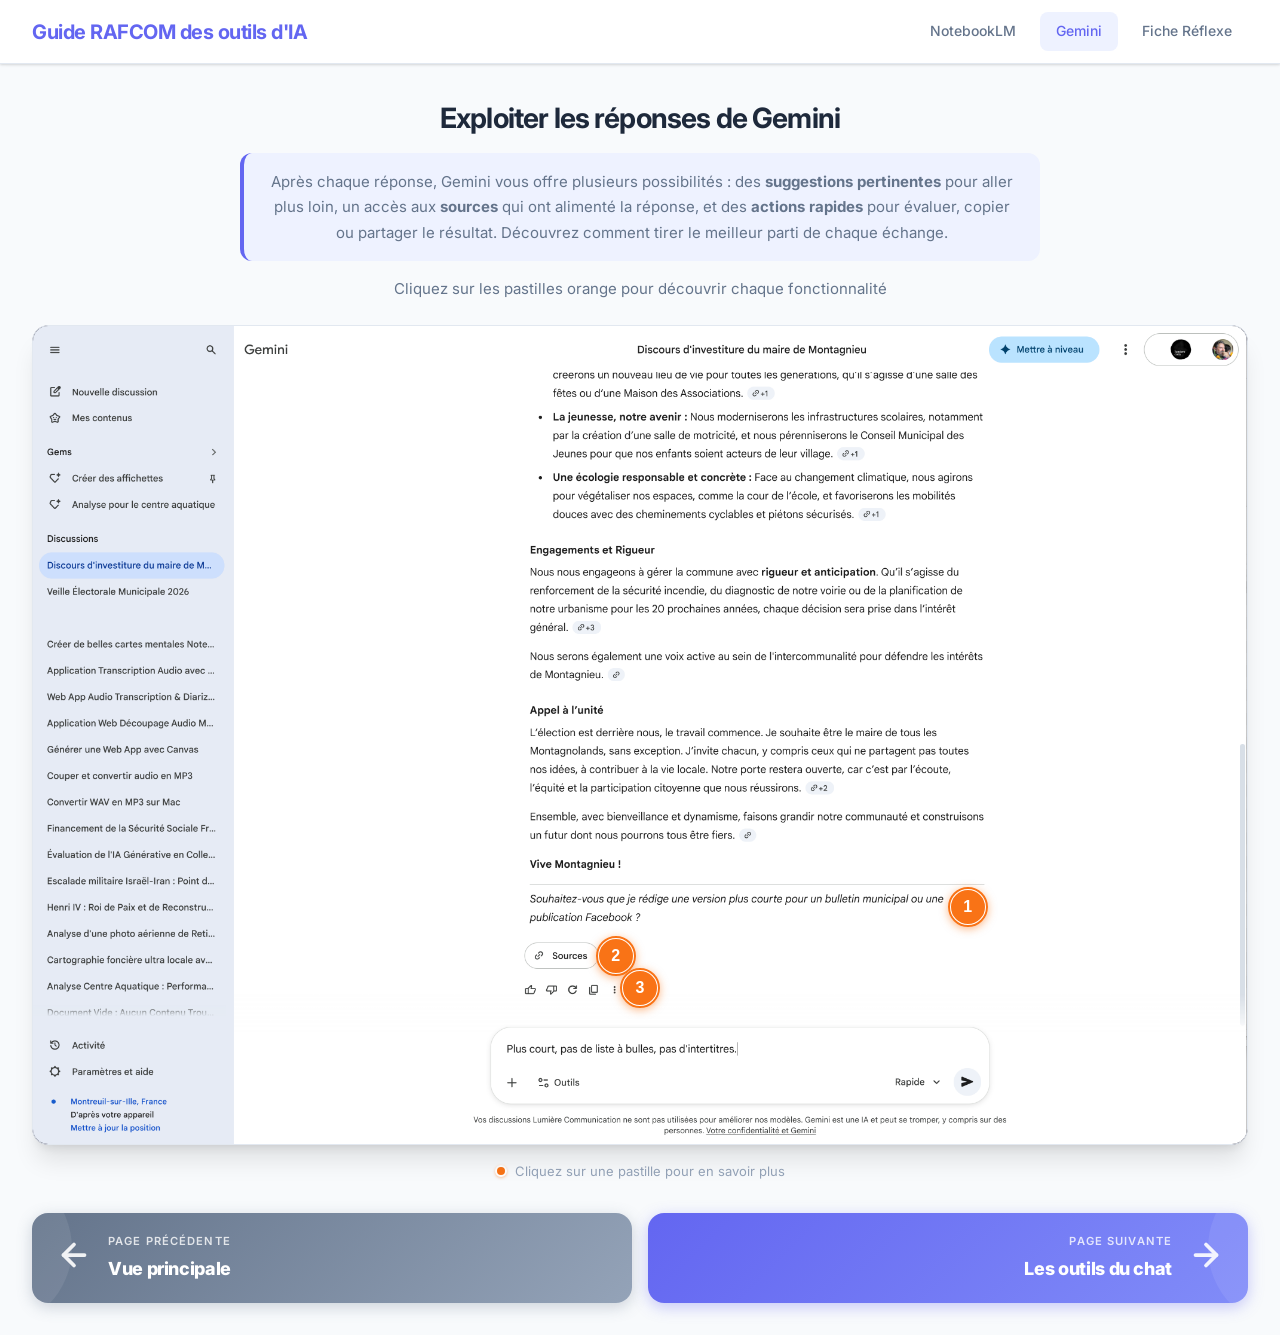
==== commit 28e3d657: "Renommage : Guide de l'utilisateur RAFCOM des outils d'IA Co-Authored-By: Claude Opus 4.6 <noreply@a" ====
--- a/gemini-page2.html
+++ b/gemini-page2.html
@@ -12,7 +12,7 @@
 <body>
 
   <nav class="navbar">
-    <a href="index.html" class="nav-brand">Guide Gemini & NotebookLM</a>
+    <a href="index.html" class="nav-brand">Guide RAFCOM des outils d'IA</a>
     <div class="nav-links">
       <a href="notebooklm.html">NotebookLM</a>
       <a href="gemini.html" class="active">Gemini</a>
--- a/style.css
+++ b/style.css
@@ -104,7 +104,7 @@
 
 /* --- Landing Page --- */
 .landing {
-  max-width: 900px;
+  max-width: 960px;
   margin: 0 auto;
   padding: 4rem 2rem;
 }
@@ -131,9 +131,9 @@
 
 .tools-grid {
   display: grid;
-  grid-template-columns: repeat(auto-fit, minmax(250px, 1fr));
+  grid-template-columns: repeat(3, 1fr);
   gap: 1.5rem;
-  margin-top: 2rem;
+  margin-top: 2.5rem;
 }
 
 .tool-card {
@@ -1016,6 +1016,10 @@
     padding: 2rem 1rem;
   }
 
+  .tools-grid {
+    grid-template-columns: 1fr;
+  }
+
   .guide-page {
     padding: 1rem;
   }
